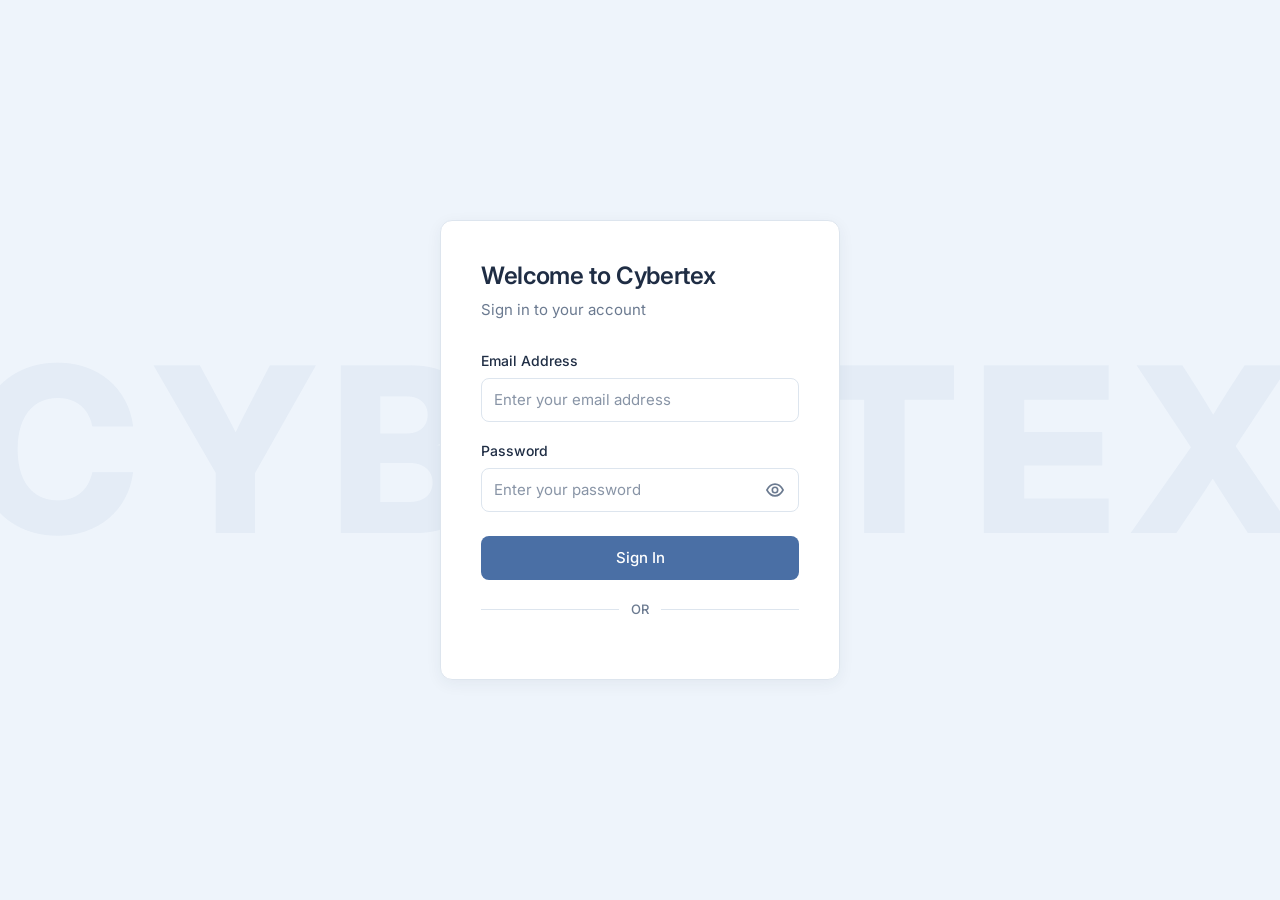
==== index.html @ 4b07886f "Add Veltech Hackathon project" ====
<!DOCTYPE html>
<html lang="en">
<head>
  <meta charset="UTF-8">
  <meta name="viewport" content="width=device-width, initial-scale=1.0">
  <title>Sign In - CYBERTEX</title>
  <meta name="description" content="Sign in to your CYBERTEX enterprise cybersecurity account securely.">

  <!-- Google Fonts: Inter (400, 500, 600) -->
  <link rel="preconnect" href="https://fonts.googleapis.com">
  <link rel="preconnect" href="https://fonts.gstatic.com" crossorigin>
  <link href="https://fonts.googleapis.com/css2?family=Inter:wght@400;500;600&display=swap" rel="stylesheet">

  <!-- Google Identity Services -->
  <script src="https://accounts.google.com/gsi/client" async defer></script>

  <link rel="stylesheet" href="styles.css">
</head>
<body>
  <!-- Background Watermark -->
  <div class="watermark" aria-hidden="true">CYBERTEX</div>

  <!-- Main Sign-in Container -->
  <main class="signin-container">
    <div class="signin-card">
      <header class="signin-header">
        <h1 class="signin-title">Welcome to Cybertex</h1>
        <p class="signin-subtitle">Sign in to your account</p>
      </header>

      <!-- Global Form Alert (for server/auth feedback) -->
      <div id="form-alert" class="form-alert" role="alert" aria-live="polite" hidden></div>

      <!-- Sign-in Form -->
      <form id="signin-form" class="signin-form" novalidate>
        <!-- Email Field -->
        <div class="form-group" id="group-email">
          <label for="email" class="form-label">Email Address</label>
          <input
            type="email"
            id="email"
            name="email"
            class="form-input"
            placeholder="Enter your email address"
            autocomplete="email"
            spellcheck="false"
            aria-describedby="email-error"
            aria-required="true"
          >
          <p id="email-error" class="field-error" aria-live="polite"></p>
        </div>

        <!-- Password Field -->
        <div class="form-group" id="group-password">
          <label for="password" class="form-label">Password</label>
          <div class="password-input-wrapper">
            <input
              type="password"
              id="password"
              name="password"
              class="form-input"
              placeholder="Enter your password"
              autocomplete="current-password"
              aria-describedby="password-error"
              aria-required="true"
            >
            <button
              type="button"
              id="password-toggle"
              class="password-toggle"
              aria-label="Show password"
              title="Show password"
            >
              <!-- Eye Icon (visible when password is hidden) -->
              <svg id="eye-icon" class="toggle-icon" viewBox="0 0 20 20" fill="none" stroke="currentColor" stroke-width="1.8" stroke-linecap="round" stroke-linejoin="round" aria-hidden="true">
                <path d="M1 10s3.5-6.5 9-6.5S19 10 19 10s-3.5 6.5-9 6.5S1 10 1 10z"/>
                <circle cx="10" cy="10" r="3"/>
              </svg>
              <!-- Eye Off Icon (visible when password is shown) -->
              <svg id="eye-off-icon" class="toggle-icon hidden" viewBox="0 0 20 20" fill="none" stroke="currentColor" stroke-width="1.8" stroke-linecap="round" stroke-linejoin="round" aria-hidden="true">
                <path d="M17.94 17.94A10.07 10.07 0 0 1 10 19.5C4.5 19.5 1 13 1 13a18.45 18.45 0 0 1 5.06-5.94M9.9 4.24A9.12 9.12 0 0 1 10 4.25c5.5 0 9 6.5 9 6.5a18.3 18.3 0 0 1-2.16 3.19m-6.72-1.07a3 3 0 1 1-4.24-4.24"/>
                <line x1="1" y1="1" x2="19" y2="19"/>
              </svg>
            </button>
          </div>
          <p id="password-error" class="field-error" aria-live="polite"></p>
        </div>

        <!-- Submit Button -->
        <button type="submit" id="submit-btn" class="signin-button">
          <span class="btn-spinner" aria-hidden="true"></span>
          <span class="btn-text">Sign In</span>
        </button>
      </form>

      <!-- Divider -->
      <div class="divider">
        <span class="divider-text">OR</span>
      </div>

      <!-- Google Sign-In Button Container -->
      <div id="google-button-container" style="display: flex; justify-content: center; width: 100%;"></div>
    </div>
  </main>

  <script src="script.js"></script>
</body>
</html>
---- styles.css ----
/* ==========================================================================
   CYBERTEX - Enterprise Cybersecurity Sign-In Page
   Strict 8px grid, WCAG AA compliant, calm minimal palette
   ========================================================================== */

:root {
  /* Palette */
  --color-bg: #EEF4FB;
  --color-card-bg: #FFFFFF;
  --color-light-grey: #F5F7FA;
  --color-border: #DDE5EE;
  --color-border-hover: #BCCBDC;
  --color-accent: #CFE0F5;
  --color-button: #4A6FA5;
  --color-button-hover: #3F6296;
  --color-text-navy: #1F2D44;
  --color-text-muted: #6B7A90;
  --color-error: #C0392B;
  --color-error-bg: #FDF4F4;
  --color-error-border: #F3CECE;
  --color-focus-ring: rgba(74, 111, 165, 0.15);
  --color-error-ring: rgba(192, 57, 43, 0.15);

  /* Typography */
  --font-family: 'Inter', -apple-system, BlinkMacSystemFont, 'Segoe UI', Roboto, Helvetica, Arial, sans-serif;
  --font-size-heading: 24px;
  --font-size-subtitle: 15px;
  --font-size-label: 14px;
  --font-size-input: 15px;
  --font-size-button: 15px;
  --font-size-error: 13px;

  /* Spacing Grid (8px baseline) */
  --space-4: 4px;
  --space-8: 8px;
  --space-12: 12px;
  --space-16: 16px;
  --space-20: 20px;
  --space-24: 24px;
  --space-32: 32px;
  --space-40: 40px;

  /* Component Dimensions & Radii */
  --card-max-width: 400px;
  --radius-card: 12px;
  --radius-input: 8px;
  --radius-button: 8px;
  --control-height: 44px;

  /* Shadows & Transitions */
  --shadow-card: 0 4px 16px rgba(31, 45, 68, 0.06);
  --transition-duration: 150ms;
}

/* --------------------------------------------------------------------------
   Reset & Base Styles
   -------------------------------------------------------------------------- */
*, *::before, *::after {
  box-sizing: border-box;
  margin: 0;
  padding: 0;
}

html, body {
  width: 100%;
  min-height: 100%;
}

body {
  font-family: var(--font-family);
  background-color: var(--color-bg); /* Strict flat color, no gradients */
  color: var(--color-text-navy);
  line-height: 1.5;
  -webkit-font-smoothing: antialiased;
  -moz-osx-font-smoothing: grayscale;
  overflow-x: hidden;
  position: relative;
}

/* --------------------------------------------------------------------------
   Watermark
   Centered behind card, 18vw, 5-6% opacity, non-interactive, no overflow
   -------------------------------------------------------------------------- */
.watermark {
  position: fixed;
  top: 50%;
  left: 50%;
  transform: translate(-50%, -50%);
  font-size: 18vw;
  font-weight: 800;
  letter-spacing: 0.06em;
  text-transform: uppercase;
  color: var(--color-button);
  opacity: 0.055; /* 5.5% opacity */
  user-select: none;
  -webkit-user-select: none;
  pointer-events: none;
  z-index: 0;
  white-space: nowrap;
  line-height: 1;
}

/* --------------------------------------------------------------------------
   Layout & Sign-In Card
   -------------------------------------------------------------------------- */
.signin-container {
  min-height: 100vh;
  display: flex;
  align-items: center;
  justify-content: center;
  padding: var(--space-16);
  position: relative;
  z-index: 1;
}

.signin-card {
  width: 100%;
  max-width: var(--card-max-width);
  background-color: var(--color-card-bg);
  border-radius: var(--radius-card);
  border: 1px solid var(--color-border);
  box-shadow: var(--shadow-card);
  padding: var(--space-40);
}

/* --------------------------------------------------------------------------
   Header
   -------------------------------------------------------------------------- */
.signin-header {
  margin-bottom: var(--space-32);
}

.signin-title {
  font-size: var(--font-size-heading);
  font-weight: 600;
  color: var(--color-text-navy);
  line-height: 1.25;
  margin-bottom: var(--space-8);
  letter-spacing: -0.015em;
}

.signin-subtitle {
  font-size: var(--font-size-subtitle);
  color: var(--color-text-muted);
  line-height: 1.4;
}

/* --------------------------------------------------------------------------
   Form Global Alert
   -------------------------------------------------------------------------- */
.form-alert {
  font-size: var(--font-size-error);
  color: var(--color-error);
  background-color: var(--color-error-bg);
  border: 1px solid var(--color-error-border);
  border-radius: var(--radius-input);
  padding: var(--space-8) var(--space-12);
  margin-bottom: var(--space-20);
  line-height: 1.4;
  text-align: left;
}

.form-alert[hidden] {
  display: none;
}

/* --------------------------------------------------------------------------
   Form Controls & Groups
   -------------------------------------------------------------------------- */
.signin-form {
  display: flex;
  flex-direction: column;
}

.form-group {
  margin-bottom: var(--space-20);
  display: flex;
  flex-direction: column;
}

.form-label {
  display: block;
  font-size: var(--font-size-label);
  font-weight: 500;
  color: var(--color-text-navy);
  margin-bottom: var(--space-8);
  line-height: 1.3;
}

/* Input Fields */
.form-input {
  width: 100%;
  height: var(--control-height);
  border-radius: var(--radius-input);
  border: 1px solid var(--color-border);
  background-color: var(--color-card-bg);
  padding: 0 var(--space-12);
  font-family: inherit;
  font-size: var(--font-size-input);
  color: var(--color-text-navy);
  outline: none;
  transition: border-color var(--transition-duration) ease, box-shadow var(--transition-duration) ease;
}

.form-input::placeholder {
  color: var(--color-text-muted);
  opacity: 0.8;
}

/* Standard Focus */
.form-input:focus {
  border-color: var(--color-button);
  box-shadow: 0 0 0 3px var(--color-focus-ring);
}

/* Invalid State */
.form-input.is-invalid {
  border-color: var(--color-error);
}

.form-input.is-invalid:focus {
  border-color: var(--color-error);
  box-shadow: 0 0 0 3px var(--color-error-ring);
}

/* Password Input with Embedded Toggle Button */
.password-input-wrapper {
  position: relative;
  width: 100%;
}

.password-input-wrapper .form-input {
  padding-right: 44px; /* Ensure typed characters never overlap toggle icon */
}

.password-toggle {
  position: absolute;
  right: var(--space-8);
  top: 50%;
  transform: translateY(-50%);
  width: 32px;
  height: 32px;
  border: none;
  background: transparent;
  padding: 0;
  border-radius: 4px;
  cursor: pointer;
  display: flex;
  align-items: center;
  justify-content: center;
  color: var(--color-text-muted);
  transition: color var(--transition-duration) ease;
}

.password-toggle:hover {
  color: var(--color-text-navy);
}

.password-toggle:focus-visible {
  outline: 2px solid var(--color-button);
  outline-offset: 2px;
  color: var(--color-text-navy);
}

.toggle-icon {
  width: 18px;
  height: 18px;
  display: block;
}

.toggle-icon.hidden {
  display: none;
}

/* Field Error Messages */
.field-error {
  font-size: var(--font-size-error);
  color: var(--color-error);
  line-height: 1.35;
  margin-top: 6px;
  min-height: 0;
}

.field-error:empty {
  display: none;
}

/* --------------------------------------------------------------------------
   Submit Button
   -------------------------------------------------------------------------- */
.signin-button {
  width: 100%;
  height: var(--control-height);
  margin-top: var(--space-4);
  background-color: var(--color-button);
  color: #FFFFFF;
  border: none;
  border-radius: var(--radius-button);
  font-family: inherit;
  font-size: var(--font-size-button);
  font-weight: 500;
  cursor: pointer;
  display: inline-flex;
  align-items: center;
  justify-content: center;
  gap: var(--space-8);
  transition: background-color var(--transition-duration) ease;
  user-select: none;
}

.signin-button:hover:not(:disabled) {
  background-color: var(--color-button-hover);
}

.signin-button:focus-visible {
  outline: 2px solid var(--color-text-navy);
  outline-offset: 2px;
}

.signin-button:disabled {
  cursor: not-allowed;
  opacity: 0.85;
}

/* --------------------------------------------------------------------------
   Loading Spinner (Disabled state only, no extra decoration)
   -------------------------------------------------------------------------- */
.btn-spinner {
  display: none;
  width: 16px;
  height: 16px;
  border: 2px solid rgba(255, 255, 255, 0.35);
  border-top-color: #FFFFFF;
  border-radius: 50%;
  animation: btn-spin 0.75s linear infinite;
}

.signin-button.is-loading .btn-spinner {
  display: inline-block;
}

@keyframes btn-spin {
  from {
    transform: rotate(0deg);
  }
  to {
    transform: rotate(360deg);
  }
}

/* --------------------------------------------------------------------------
   Divider (OR)
   -------------------------------------------------------------------------- */
.divider {
  display: flex;
  align-items: center;
  text-align: center;
  margin: 20px 0;
}

.divider::before,
.divider::after {
  content: "";
  flex: 1;
  border-bottom: 1px solid var(--color-border);
}

.divider-text {
  padding: 0 var(--space-12);
  color: var(--color-text-muted);
  font-size: 13px;
  font-weight: 500;
}

/* --------------------------------------------------------------------------
   Google Sign-In Button
   -------------------------------------------------------------------------- */
.google-button {
  width: 100%;
  height: var(--control-height);
  background-color: #FFFFFF;
  border: 1px solid var(--color-border);
  border-radius: var(--radius-button);
  display: inline-flex;
  align-items: center;
  justify-content: center;
  position: relative;
  cursor: pointer;
  transition: background-color var(--transition-duration) ease, border-color var(--transition-duration) ease;
  user-select: none;
}

.google-button:hover:not(:disabled) {
  background-color: var(--color-light-grey);
  border-color: var(--color-border-hover);
}

.google-button:focus-visible {
  outline: 2px solid var(--color-text-navy);
  outline-offset: 2px;
}

.google-button:disabled {
  cursor: not-allowed;
  opacity: 0.85;
}

.google-icon-wrapper {
  position: absolute;
  left: 14px;
  display: flex;
  align-items: center;
  justify-content: center;
  width: 24px;
  height: 24px;
}

.google-icon {
  width: 20px;
  height: 20px;
}

.google-btn-text {
  font-family: inherit;
  font-size: var(--font-size-button);
  font-weight: 500;
  color: #3C4043; /* Standard Google text color */
}

/* --------------------------------------------------------------------------
   Responsive Breakpoints
   -------------------------------------------------------------------------- */
@media (max-width: 480px) {
  .signin-container {
    padding: var(--space-16);
  }

  .signin-card {
    padding: var(--space-24);
  }

  .signin-header {
    margin-bottom: var(--space-24);
  }

  .watermark {
    font-size: 22vw;
  }
}

/* Respect reduced motion preferences */
@media (prefers-reduced-motion: reduce) {
  .btn-spinner {
    animation-duration: 1.5s;
  }
  .signin-button,
  .form-input,
  .password-toggle {
    transition: none;
  }
}
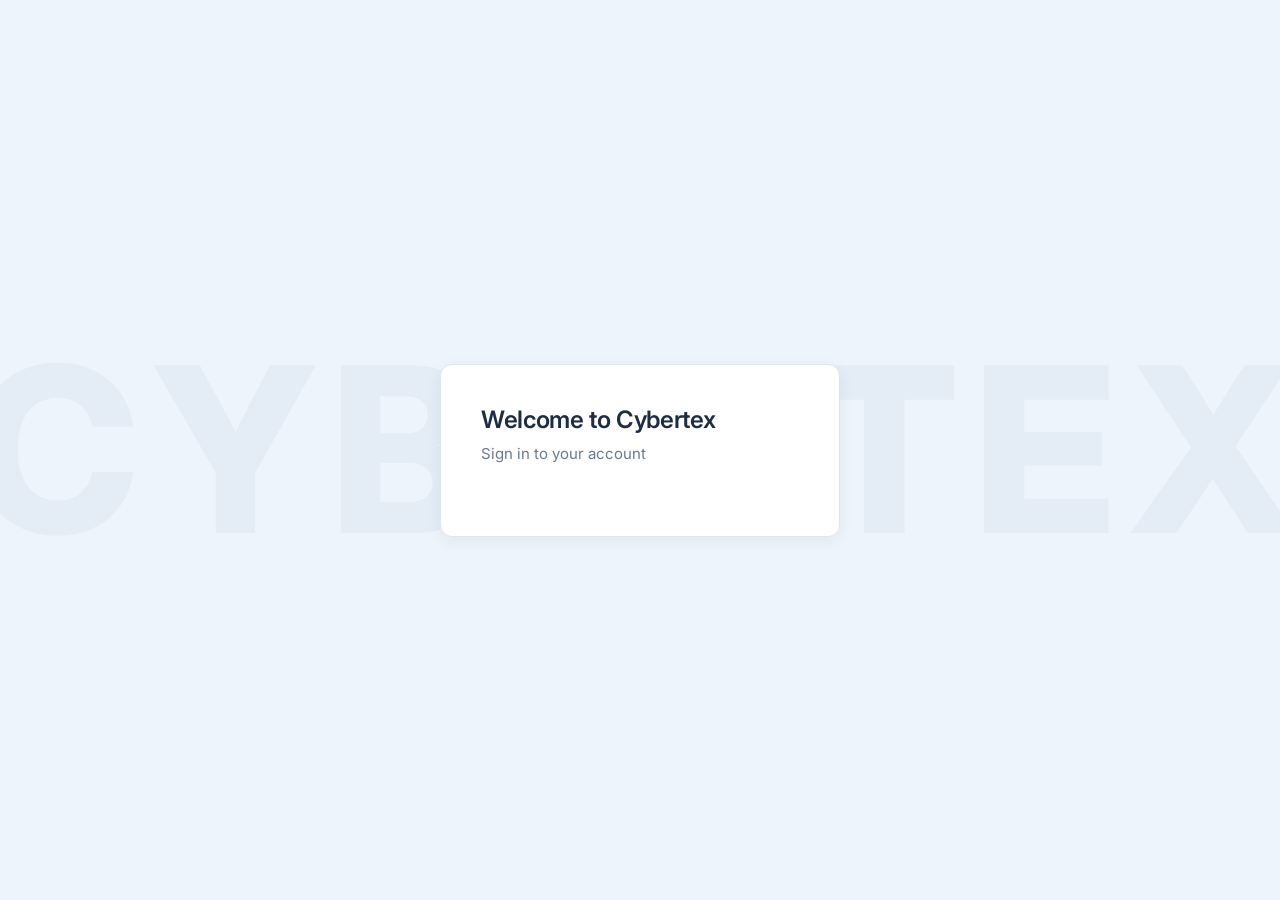
==== commit df2bbc8b: "updated newwww" ====
--- a/index.html
+++ b/index.html
@@ -31,73 +31,6 @@
       <!-- Global Form Alert (for server/auth feedback) -->
       <div id="form-alert" class="form-alert" role="alert" aria-live="polite" hidden></div>
 
-      <!-- Sign-in Form -->
-      <form id="signin-form" class="signin-form" novalidate>
-        <!-- Email Field -->
-        <div class="form-group" id="group-email">
-          <label for="email" class="form-label">Email Address</label>
-          <input
-            type="email"
-            id="email"
-            name="email"
-            class="form-input"
-            placeholder="Enter your email address"
-            autocomplete="email"
-            spellcheck="false"
-            aria-describedby="email-error"
-            aria-required="true"
-          >
-          <p id="email-error" class="field-error" aria-live="polite"></p>
-        </div>
-
-        <!-- Password Field -->
-        <div class="form-group" id="group-password">
-          <label for="password" class="form-label">Password</label>
-          <div class="password-input-wrapper">
-            <input
-              type="password"
-              id="password"
-              name="password"
-              class="form-input"
-              placeholder="Enter your password"
-              autocomplete="current-password"
-              aria-describedby="password-error"
-              aria-required="true"
-            >
-            <button
-              type="button"
-              id="password-toggle"
-              class="password-toggle"
-              aria-label="Show password"
-              title="Show password"
-            >
-              <!-- Eye Icon (visible when password is hidden) -->
-              <svg id="eye-icon" class="toggle-icon" viewBox="0 0 20 20" fill="none" stroke="currentColor" stroke-width="1.8" stroke-linecap="round" stroke-linejoin="round" aria-hidden="true">
-                <path d="M1 10s3.5-6.5 9-6.5S19 10 19 10s-3.5 6.5-9 6.5S1 10 1 10z"/>
-                <circle cx="10" cy="10" r="3"/>
-              </svg>
-              <!-- Eye Off Icon (visible when password is shown) -->
-              <svg id="eye-off-icon" class="toggle-icon hidden" viewBox="0 0 20 20" fill="none" stroke="currentColor" stroke-width="1.8" stroke-linecap="round" stroke-linejoin="round" aria-hidden="true">
-                <path d="M17.94 17.94A10.07 10.07 0 0 1 10 19.5C4.5 19.5 1 13 1 13a18.45 18.45 0 0 1 5.06-5.94M9.9 4.24A9.12 9.12 0 0 1 10 4.25c5.5 0 9 6.5 9 6.5a18.3 18.3 0 0 1-2.16 3.19m-6.72-1.07a3 3 0 1 1-4.24-4.24"/>
-                <line x1="1" y1="1" x2="19" y2="19"/>
-              </svg>
-            </button>
-          </div>
-          <p id="password-error" class="field-error" aria-live="polite"></p>
-        </div>
-
-        <!-- Submit Button -->
-        <button type="submit" id="submit-btn" class="signin-button">
-          <span class="btn-spinner" aria-hidden="true"></span>
-          <span class="btn-text">Sign In</span>
-        </button>
-      </form>
-
-      <!-- Divider -->
-      <div class="divider">
-        <span class="divider-text">OR</span>
-      </div>
-
       <!-- Google Sign-In Button Container -->
       <div id="google-button-container" style="display: flex; justify-content: center; width: 100%;"></div>
     </div>
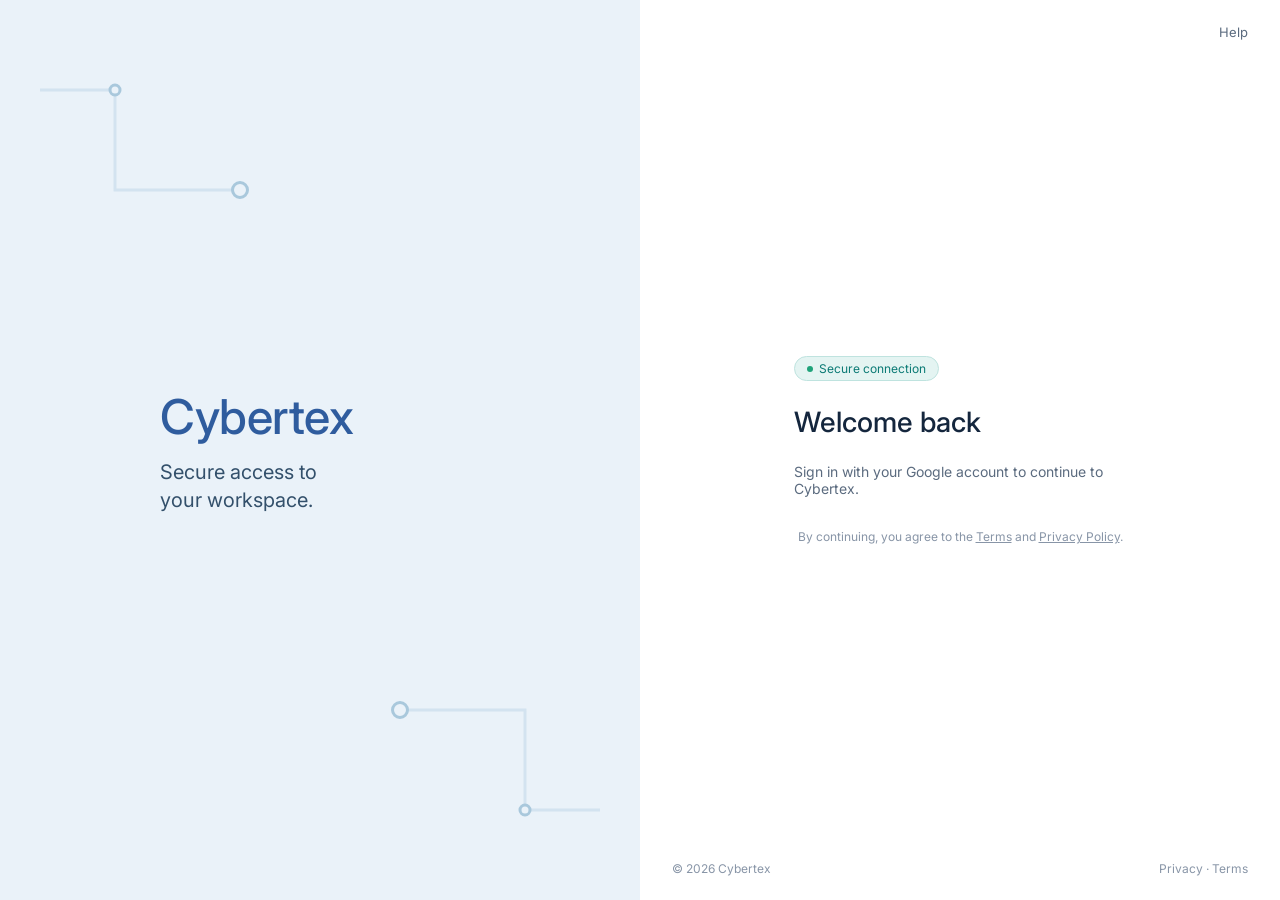
==== commit f6c27e11: "newwww" ====
--- a/index.html
+++ b/index.html
@@ -3,13 +3,13 @@
 <head>
   <meta charset="UTF-8">
   <meta name="viewport" content="width=device-width, initial-scale=1.0">
-  <title>Sign In - CYBERTEX</title>
-  <meta name="description" content="Sign in to your CYBERTEX enterprise cybersecurity account securely.">
+  <title>CYBERTEX — Secure Access</title>
+  <meta name="description" content="Secure access to your workspace.">
 
-  <!-- Google Fonts: Inter (400, 500, 600) -->
+  <!-- Inter typography -->
   <link rel="preconnect" href="https://fonts.googleapis.com">
   <link rel="preconnect" href="https://fonts.gstatic.com" crossorigin>
-  <link href="https://fonts.googleapis.com/css2?family=Inter:wght@400;500;600&display=swap" rel="stylesheet">
+  <link href="https://fonts.googleapis.com/css2?family=Inter:wght@400;500&display=swap" rel="stylesheet">
 
   <!-- Google Identity Services -->
   <script src="https://accounts.google.com/gsi/client" async defer></script>
@@ -17,25 +17,83 @@
   <link rel="stylesheet" href="styles.css">
 </head>
 <body>
-  <!-- Background Watermark -->
-  <div class="watermark" aria-hidden="true">CYBERTEX</div>
 
-  <!-- Main Sign-in Container -->
-  <main class="signin-container">
-    <div class="signin-card">
-      <header class="signin-header">
-        <h1 class="signin-title">Welcome to Cybertex</h1>
-        <p class="signin-subtitle">Sign in to your account</p>
-      </header>
+  <div class="split-layout">
+    
+    <!-- Left Panel -->
+    <div class="left-panel">
+      <!-- Circuit SVG Decoration -->
+      <svg class="circuit-bg circuit-tl" aria-hidden="true" viewBox="0 0 100 100" fill="none">
+        <path d="M 0 20 L 30 20 L 30 60 L 80 60" stroke="#D3E3F0" stroke-width="1.2" fill="none" />
+        <circle cx="80" cy="60" r="3" stroke="#A9C8DC" stroke-width="1.2" fill="#EAF2F9" />
+        <circle cx="30" cy="20" r="2" stroke="#A9C8DC" stroke-width="1.2" fill="#EAF2F9" />
+      </svg>
+      <svg class="circuit-bg circuit-br" aria-hidden="true" viewBox="0 0 100 100" fill="none">
+        <path d="M 100 80 L 70 80 L 70 40 L 20 40" stroke="#D3E3F0" stroke-width="1.2" fill="none" />
+        <circle cx="20" cy="40" r="3" stroke="#A9C8DC" stroke-width="1.2" fill="#EAF2F9" />
+        <circle cx="70" cy="80" r="2" stroke="#A9C8DC" stroke-width="1.2" fill="#EAF2F9" />
+      </svg>
 
-      <!-- Global Form Alert (for server/auth feedback) -->
-      <div id="form-alert" class="form-alert" role="alert" aria-live="polite" hidden></div>
+      <div class="left-content">
+        <div class="brand-text">Cybertex</div>
+        <div class="brand-subtext">Secure access to<br>your workspace.</div>
+      </div>
+    </div>
 
-      <!-- Google Sign-In Button Container -->
-      <div id="google-button-container" style="display: flex; justify-content: center; width: 100%;"></div>
+    <!-- Right Panel -->
+    <div class="right-panel">
+      <a href="#" class="help-link">Help</a>
+      
+      <main class="right-content">
+        <div class="chip">
+          <span class="chip-dot"></span>Secure connection
+        </div>
+        
+        <h1>Welcome back</h1>
+        <p class="subtitle">Sign in with your Google account to continue to Cybertex.</p>
+
+        <!-- Error/status alert — required by script.js -->
+        <div id="form-alert" class="form-alert" role="alert" aria-live="polite" hidden></div>
+        
+        <!-- Google sign-in button slot — required by script.js -->
+        <div id="google-button-container" class="google-btn-slot"></div>
+
+        <p class="terms-text">By continuing, you agree to the <a href="#">Terms</a> and <a href="#">Privacy Policy</a>.</p>
+      </main>
+
+      <footer class="footer">
+        <span>© 2026 Cybertex</span>
+        <span><a href="#">Privacy</a> · <a href="#">Terms</a></span>
+      </footer>
     </div>
-  </main>
+  </div>
 
   <script src="script.js"></script>
+  
+  <script>
+    // Handle loading spinner on custom Google button click
+    document.addEventListener('click', (e) => {
+      const btn = e.target.closest('#custom-google-btn');
+      if (btn) {
+        btn.classList.add('loading');
+        btn.disabled = true;
+      }
+    });
+    
+    // Remove loading state if auth fails and alert is shown
+    const observer = new MutationObserver(() => {
+       const btn = document.getElementById('custom-google-btn');
+       const alertBox = document.getElementById('form-alert');
+       if (btn && alertBox && alertBox.textContent.trim() !== "") {
+           btn.classList.remove('loading');
+           btn.disabled = false;
+       }
+    });
+    
+    const alertEl = document.getElementById('form-alert');
+    if (alertEl) {
+      observer.observe(alertEl, { childList: true, characterData: true, subtree: true });
+    }
+  </script>
 </body>
 </html>
--- a/styles.css
+++ b/styles.css
@@ -1,461 +1,299 @@
-/* ==========================================================================
-   CYBERTEX - Enterprise Cybersecurity Sign-In Page
-   Strict 8px grid, WCAG AA compliant, calm minimal palette
-   ========================================================================== */
-
-:root {
-  /* Palette */
-  --color-bg: #EEF4FB;
-  --color-card-bg: #FFFFFF;
-  --color-light-grey: #F5F7FA;
-  --color-border: #DDE5EE;
-  --color-border-hover: #BCCBDC;
-  --color-accent: #CFE0F5;
-  --color-button: #4A6FA5;
-  --color-button-hover: #3F6296;
-  --color-text-navy: #1F2D44;
-  --color-text-muted: #6B7A90;
-  --color-error: #C0392B;
-  --color-error-bg: #FDF4F4;
-  --color-error-border: #F3CECE;
-  --color-focus-ring: rgba(74, 111, 165, 0.15);
-  --color-error-ring: rgba(192, 57, 43, 0.15);
-
-  /* Typography */
-  --font-family: 'Inter', -apple-system, BlinkMacSystemFont, 'Segoe UI', Roboto, Helvetica, Arial, sans-serif;
-  --font-size-heading: 24px;
-  --font-size-subtitle: 15px;
-  --font-size-label: 14px;
-  --font-size-input: 15px;
-  --font-size-button: 15px;
-  --font-size-error: 13px;
-
-  /* Spacing Grid (8px baseline) */
-  --space-4: 4px;
-  --space-8: 8px;
-  --space-12: 12px;
-  --space-16: 16px;
-  --space-20: 20px;
-  --space-24: 24px;
-  --space-32: 32px;
-  --space-40: 40px;
-
-  /* Component Dimensions & Radii */
-  --card-max-width: 400px;
-  --radius-card: 12px;
-  --radius-input: 8px;
-  --radius-button: 8px;
-  --control-height: 44px;
-
-  /* Shadows & Transitions */
-  --shadow-card: 0 4px 16px rgba(31, 45, 68, 0.06);
-  --transition-duration: 150ms;
-}
-
-/* --------------------------------------------------------------------------
-   Reset & Base Styles
-   -------------------------------------------------------------------------- */
-*, *::before, *::after {
+/* ============================================================
+   CYBERTEX — Flat Enterprise Split Layout
+   ============================================================ */
+
+* {
   box-sizing: border-box;
   margin: 0;
   padding: 0;
 }
 
-html, body {
-  width: 100%;
-  min-height: 100%;
-}
-
 body {
-  font-family: var(--font-family);
-  background-color: var(--color-bg); /* Strict flat color, no gradients */
-  color: var(--color-text-navy);
-  line-height: 1.5;
+  font-family: 'Inter', system-ui, sans-serif;
+  color: #14263D;
+  background: #FFFFFF;
   -webkit-font-smoothing: antialiased;
-  -moz-osx-font-smoothing: grayscale;
-  overflow-x: hidden;
-  position: relative;
-}
-
-/* --------------------------------------------------------------------------
-   Watermark
-   Centered behind card, 18vw, 5-6% opacity, non-interactive, no overflow
-   -------------------------------------------------------------------------- */
-.watermark {
-  position: fixed;
-  top: 50%;
-  left: 50%;
-  transform: translate(-50%, -50%);
-  font-size: 18vw;
-  font-weight: 800;
-  letter-spacing: 0.06em;
-  text-transform: uppercase;
-  color: var(--color-button);
-  opacity: 0.055; /* 5.5% opacity */
-  user-select: none;
-  -webkit-user-select: none;
-  pointer-events: none;
-  z-index: 0;
-  white-space: nowrap;
-  line-height: 1;
-}
-
-/* --------------------------------------------------------------------------
-   Layout & Sign-In Card
-   -------------------------------------------------------------------------- */
-.signin-container {
-  min-height: 100vh;
+  height: 100vh;
+  overflow: hidden;
+}
+
+a {
+  color: inherit;
+  text-decoration: none;
+}
+a:hover {
+  text-decoration: underline;
+}
+
+/* ═══════════════════════════════════════════════
+   LAYOUT
+   ═══════════════════════════════════════════════ */
+.split-layout {
+  display: flex;
+  height: 100vh;
+  width: 100vw;
+}
+
+/* ═══════════════════════════════════════════════
+   LEFT PANEL
+   ═══════════════════════════════════════════════ */
+.left-panel {
+  flex: 1;
+  background: #EAF2F9;
+  position: relative;
   display: flex;
   align-items: center;
   justify-content: center;
-  padding: var(--space-16);
-  position: relative;
+  overflow: hidden;
+}
+
+.left-content {
+  position: relative;
+  z-index: 10;
+  width: 100%;
+  max-width: 400px;
+  padding: 0 40px;
+}
+
+.brand-text {
+  font-size: 48px;
+  font-weight: 500;
+  color: #2F5C9E;
+  letter-spacing: -0.5px;
+  margin-bottom: 12px;
+}
+
+.brand-subtext {
+  font-size: 20px;
+  font-weight: 400;
+  line-height: 1.4;
+  color: #33506B;
+}
+
+/* Left Panel Decoration */
+.circuit-bg {
+  position: absolute;
+  width: 250px;
+  height: 250px;
   z-index: 1;
 }
-
-.signin-card {
-  width: 100%;
-  max-width: var(--card-max-width);
-  background-color: var(--color-card-bg);
-  border-radius: var(--radius-card);
-  border: 1px solid var(--color-border);
-  box-shadow: var(--shadow-card);
-  padding: var(--space-40);
-}
-
-/* --------------------------------------------------------------------------
-   Header
-   -------------------------------------------------------------------------- */
-.signin-header {
-  margin-bottom: var(--space-32);
-}
-
-.signin-title {
-  font-size: var(--font-size-heading);
-  font-weight: 600;
-  color: var(--color-text-navy);
-  line-height: 1.25;
-  margin-bottom: var(--space-8);
-  letter-spacing: -0.015em;
-}
-
-.signin-subtitle {
-  font-size: var(--font-size-subtitle);
-  color: var(--color-text-muted);
-  line-height: 1.4;
-}
-
-/* --------------------------------------------------------------------------
-   Form Global Alert
-   -------------------------------------------------------------------------- */
-.form-alert {
-  font-size: var(--font-size-error);
-  color: var(--color-error);
-  background-color: var(--color-error-bg);
-  border: 1px solid var(--color-error-border);
-  border-radius: var(--radius-input);
-  padding: var(--space-8) var(--space-12);
-  margin-bottom: var(--space-20);
-  line-height: 1.4;
-  text-align: left;
-}
-
-.form-alert[hidden] {
-  display: none;
-}
-
-/* --------------------------------------------------------------------------
-   Form Controls & Groups
-   -------------------------------------------------------------------------- */
-.signin-form {
+.circuit-tl {
+  top: 40px;
+  left: 40px;
+}
+.circuit-br {
+  bottom: 40px;
+  right: 40px;
+}
+
+/* ═══════════════════════════════════════════════
+   RIGHT PANEL
+   ═══════════════════════════════════════════════ */
+.right-panel {
+  flex: 1;
+  background: #FFFFFF;
+  position: relative;
   display: flex;
   flex-direction: column;
-}
-
-.form-group {
-  margin-bottom: var(--space-20);
-  display: flex;
-  flex-direction: column;
-}
-
-.form-label {
-  display: block;
-  font-size: var(--font-size-label);
-  font-weight: 500;
-  color: var(--color-text-navy);
-  margin-bottom: var(--space-8);
-  line-height: 1.3;
-}
-
-/* Input Fields */
-.form-input {
-  width: 100%;
-  height: var(--control-height);
-  border-radius: var(--radius-input);
-  border: 1px solid var(--color-border);
-  background-color: var(--color-card-bg);
-  padding: 0 var(--space-12);
-  font-family: inherit;
-  font-size: var(--font-size-input);
-  color: var(--color-text-navy);
-  outline: none;
-  transition: border-color var(--transition-duration) ease, box-shadow var(--transition-duration) ease;
-}
-
-.form-input::placeholder {
-  color: var(--color-text-muted);
-  opacity: 0.8;
-}
-
-/* Standard Focus */
-.form-input:focus {
-  border-color: var(--color-button);
-  box-shadow: 0 0 0 3px var(--color-focus-ring);
-}
-
-/* Invalid State */
-.form-input.is-invalid {
-  border-color: var(--color-error);
-}
-
-.form-input.is-invalid:focus {
-  border-color: var(--color-error);
-  box-shadow: 0 0 0 3px var(--color-error-ring);
-}
-
-/* Password Input with Embedded Toggle Button */
-.password-input-wrapper {
-  position: relative;
-  width: 100%;
-}
-
-.password-input-wrapper .form-input {
-  padding-right: 44px; /* Ensure typed characters never overlap toggle icon */
-}
-
-.password-toggle {
-  position: absolute;
-  right: var(--space-8);
-  top: 50%;
-  transform: translateY(-50%);
-  width: 32px;
-  height: 32px;
-  border: none;
-  background: transparent;
-  padding: 0;
-  border-radius: 4px;
-  cursor: pointer;
-  display: flex;
   align-items: center;
   justify-content: center;
-  color: var(--color-text-muted);
-  transition: color var(--transition-duration) ease;
-}
-
-.password-toggle:hover {
-  color: var(--color-text-navy);
-}
-
-.password-toggle:focus-visible {
-  outline: 2px solid var(--color-button);
-  outline-offset: 2px;
-  color: var(--color-text-navy);
-}
-
-.toggle-icon {
+}
+
+.help-link {
+  position: absolute;
+  top: 24px;
+  right: 32px;
+  font-size: 13px;
+  color: #5B6B7F;
+}
+
+.right-content {
+  width: 100%;
+  max-width: 380px;
+  padding: 24px;
+}
+
+/* Chip */
+.chip {
+  display: inline-flex;
+  align-items: center;
+  gap: 6px;
+  background: #E4F4F2;
+  border: 1px solid #BFE3DF;
+  border-radius: 9999px;
+  padding: 4px 12px;
+  font-size: 12px;
+  color: #0B7A75;
+  margin-bottom: 24px;
+}
+.chip-dot {
+  width: 6px;
+  height: 6px;
+  border-radius: 50%;
+  background: #1FA37A;
+}
+
+/* Typography */
+h1 {
+  font-size: 28px;
+  font-weight: 500;
+  color: #14263D;
+  margin-bottom: 24px;
+}
+
+.subtitle {
+  font-size: 14px;
+  color: #5B6B7F;
+  margin-bottom: 32px;
+}
+
+/* Alert */
+.form-alert {
+  background: #fee2e2;
+  border: 1px solid #f87171;
+  color: #991b1b;
+  padding: 12px;
+  border-radius: 6px;
+  margin-bottom: 20px;
+  font-size: 14px;
+}
+
+/* ═══════════════════════════════════════════════
+   GOOGLE BUTTON STYLING (OVERRIDING script.js)
+   ═══════════════════════════════════════════════ */
+.google-btn-slot {
+  width: 100%;
+}
+
+/* Target the button generated by script.js */
+#custom-google-btn {
+  width: 100% !important;
+  height: 48px !important;
+  border-radius: 8px !important;
+  background: #FFFFFF !important;
+  border: 1px solid #C9D8E6 !important;
+  color: transparent !important;
+  font-size: 0 !important;
+  display: flex !important;
+  align-items: center !important;
+  justify-content: center !important;
+  gap: 10px !important;
+  cursor: pointer !important;
+  transition: background 0.15s, border 0.15s, outline 0.1s !important;
+  position: relative;
+}
+
+#custom-google-btn:hover {
+  background: #F5F9FC !important;
+  border-color: #A9C0D6 !important;
+}
+
+#custom-google-btn:focus-visible {
+  outline: 2px solid #2F5C9E !important;
+  outline-offset: 2px !important;
+}
+
+/* Resize the injected SVG */
+#custom-google-btn svg {
+  width: 20px !important;
+  height: 20px !important;
+  display: block !important;
+  position: relative !important;
+}
+
+/* Use pseudo-element to display "Continue with Google" */
+#custom-google-btn::after {
+  content: "Continue with Google";
+  font-size: 15px;
+  font-weight: 500;
+  color: #1F2937;
+}
+
+/* Loading State for Button */
+#custom-google-btn.loading {
+  pointer-events: none;
+}
+#custom-google-btn.loading svg {
+  display: none !important;
+}
+#custom-google-btn.loading::after {
+  content: "";
   width: 18px;
   height: 18px;
-  display: block;
-}
-
-.toggle-icon.hidden {
-  display: none;
-}
-
-/* Field Error Messages */
-.field-error {
-  font-size: var(--font-size-error);
-  color: var(--color-error);
-  line-height: 1.35;
-  margin-top: 6px;
-  min-height: 0;
-}
-
-.field-error:empty {
-  display: none;
-}
-
-/* --------------------------------------------------------------------------
-   Submit Button
-   -------------------------------------------------------------------------- */
-.signin-button {
-  width: 100%;
-  height: var(--control-height);
-  margin-top: var(--space-4);
-  background-color: var(--color-button);
-  color: #FFFFFF;
-  border: none;
-  border-radius: var(--radius-button);
-  font-family: inherit;
-  font-size: var(--font-size-button);
-  font-weight: 500;
-  cursor: pointer;
-  display: inline-flex;
-  align-items: center;
-  justify-content: center;
-  gap: var(--space-8);
-  transition: background-color var(--transition-duration) ease;
-  user-select: none;
-}
-
-.signin-button:hover:not(:disabled) {
-  background-color: var(--color-button-hover);
-}
-
-.signin-button:focus-visible {
-  outline: 2px solid var(--color-text-navy);
-  outline-offset: 2px;
-}
-
-.signin-button:disabled {
-  cursor: not-allowed;
-  opacity: 0.85;
-}
-
-/* --------------------------------------------------------------------------
-   Loading Spinner (Disabled state only, no extra decoration)
-   -------------------------------------------------------------------------- */
-.btn-spinner {
-  display: none;
-  width: 16px;
-  height: 16px;
-  border: 2px solid rgba(255, 255, 255, 0.35);
-  border-top-color: #FFFFFF;
+  border: 2px solid #C9D8E6;
+  border-top-color: #2F5C9E;
   border-radius: 50%;
-  animation: btn-spin 0.75s linear infinite;
-}
-
-.signin-button.is-loading .btn-spinner {
+  animation: spin 0.8s linear infinite;
   display: inline-block;
-}
-
-@keyframes btn-spin {
-  from {
-    transform: rotate(0deg);
-  }
-  to {
-    transform: rotate(360deg);
-  }
-}
-
-/* --------------------------------------------------------------------------
-   Divider (OR)
-   -------------------------------------------------------------------------- */
-.divider {
-  display: flex;
-  align-items: center;
+  margin: 0;
+}
+@keyframes spin {
+  to { transform: rotate(360deg); }
+}
+
+/* ═══════════════════════════════════════════════
+   BOTTOM LINKS & FOOTER
+   ═══════════════════════════════════════════════ */
+.terms-text {
+  font-size: 12px;
+  color: #8895A7;
   text-align: center;
-  margin: 20px 0;
-}
-
-.divider::before,
-.divider::after {
-  content: "";
-  flex: 1;
-  border-bottom: 1px solid var(--color-border);
-}
-
-.divider-text {
-  padding: 0 var(--space-12);
-  color: var(--color-text-muted);
-  font-size: 13px;
-  font-weight: 500;
-}
-
-/* --------------------------------------------------------------------------
-   Google Sign-In Button
-   -------------------------------------------------------------------------- */
-.google-button {
-  width: 100%;
-  height: var(--control-height);
-  background-color: #FFFFFF;
-  border: 1px solid var(--color-border);
-  border-radius: var(--radius-button);
-  display: inline-flex;
-  align-items: center;
-  justify-content: center;
-  position: relative;
-  cursor: pointer;
-  transition: background-color var(--transition-duration) ease, border-color var(--transition-duration) ease;
-  user-select: none;
-}
-
-.google-button:hover:not(:disabled) {
-  background-color: var(--color-light-grey);
-  border-color: var(--color-border-hover);
-}
-
-.google-button:focus-visible {
-  outline: 2px solid var(--color-text-navy);
-  outline-offset: 2px;
-}
-
-.google-button:disabled {
-  cursor: not-allowed;
-  opacity: 0.85;
-}
-
-.google-icon-wrapper {
+  margin-top: 12px;
+}
+.terms-text a {
+  text-decoration: underline;
+}
+
+.footer {
   position: absolute;
-  left: 14px;
-  display: flex;
-  align-items: center;
-  justify-content: center;
-  width: 24px;
-  height: 24px;
-}
-
-.google-icon {
-  width: 20px;
-  height: 20px;
-}
-
-.google-btn-text {
-  font-family: inherit;
-  font-size: var(--font-size-button);
-  font-weight: 500;
-  color: #3C4043; /* Standard Google text color */
-}
-
-/* --------------------------------------------------------------------------
-   Responsive Breakpoints
-   -------------------------------------------------------------------------- */
-@media (max-width: 480px) {
-  .signin-container {
-    padding: var(--space-16);
-  }
-
-  .signin-card {
-    padding: var(--space-24);
-  }
-
-  .signin-header {
-    margin-bottom: var(--space-24);
-  }
-
-  .watermark {
-    font-size: 22vw;
-  }
-}
-
-/* Respect reduced motion preferences */
-@media (prefers-reduced-motion: reduce) {
-  .btn-spinner {
-    animation-duration: 1.5s;
-  }
-  .signin-button,
-  .form-input,
-  .password-toggle {
-    transition: none;
-  }
-}
+  bottom: 24px;
+  left: 32px;
+  right: 32px;
+  display: flex;
+  justify-content: space-between;
+  font-size: 12px;
+  color: #8895A7;
+}
+
+/* ═══════════════════════════════════════════════
+   RESPONSIVE DESIGN (< 900px)
+   ═══════════════════════════════════════════════ */
+@media (max-width: 900px) {
+  body {
+    overflow-y: auto;
+  }
+  .split-layout {
+    flex-direction: column;
+    height: auto;
+    min-height: 100vh;
+  }
+  .left-panel {
+    flex: none;
+    height: 180px;
+    padding: 0;
+  }
+  .left-content {
+    padding: 0 24px;
+  }
+  .circuit-bg {
+    display: none; /* Hide decorations on mobile banner */
+  }
+  .right-panel {
+    flex: 1;
+    justify-content: flex-start;
+    padding-top: 40px;
+  }
+  .help-link {
+    top: 16px;
+    right: 24px;
+  }
+  .footer {
+    position: relative;
+    bottom: auto;
+    left: auto;
+    right: auto;
+    width: 100%;
+    padding: 24px;
+    margin-top: auto;
+  }
+}
